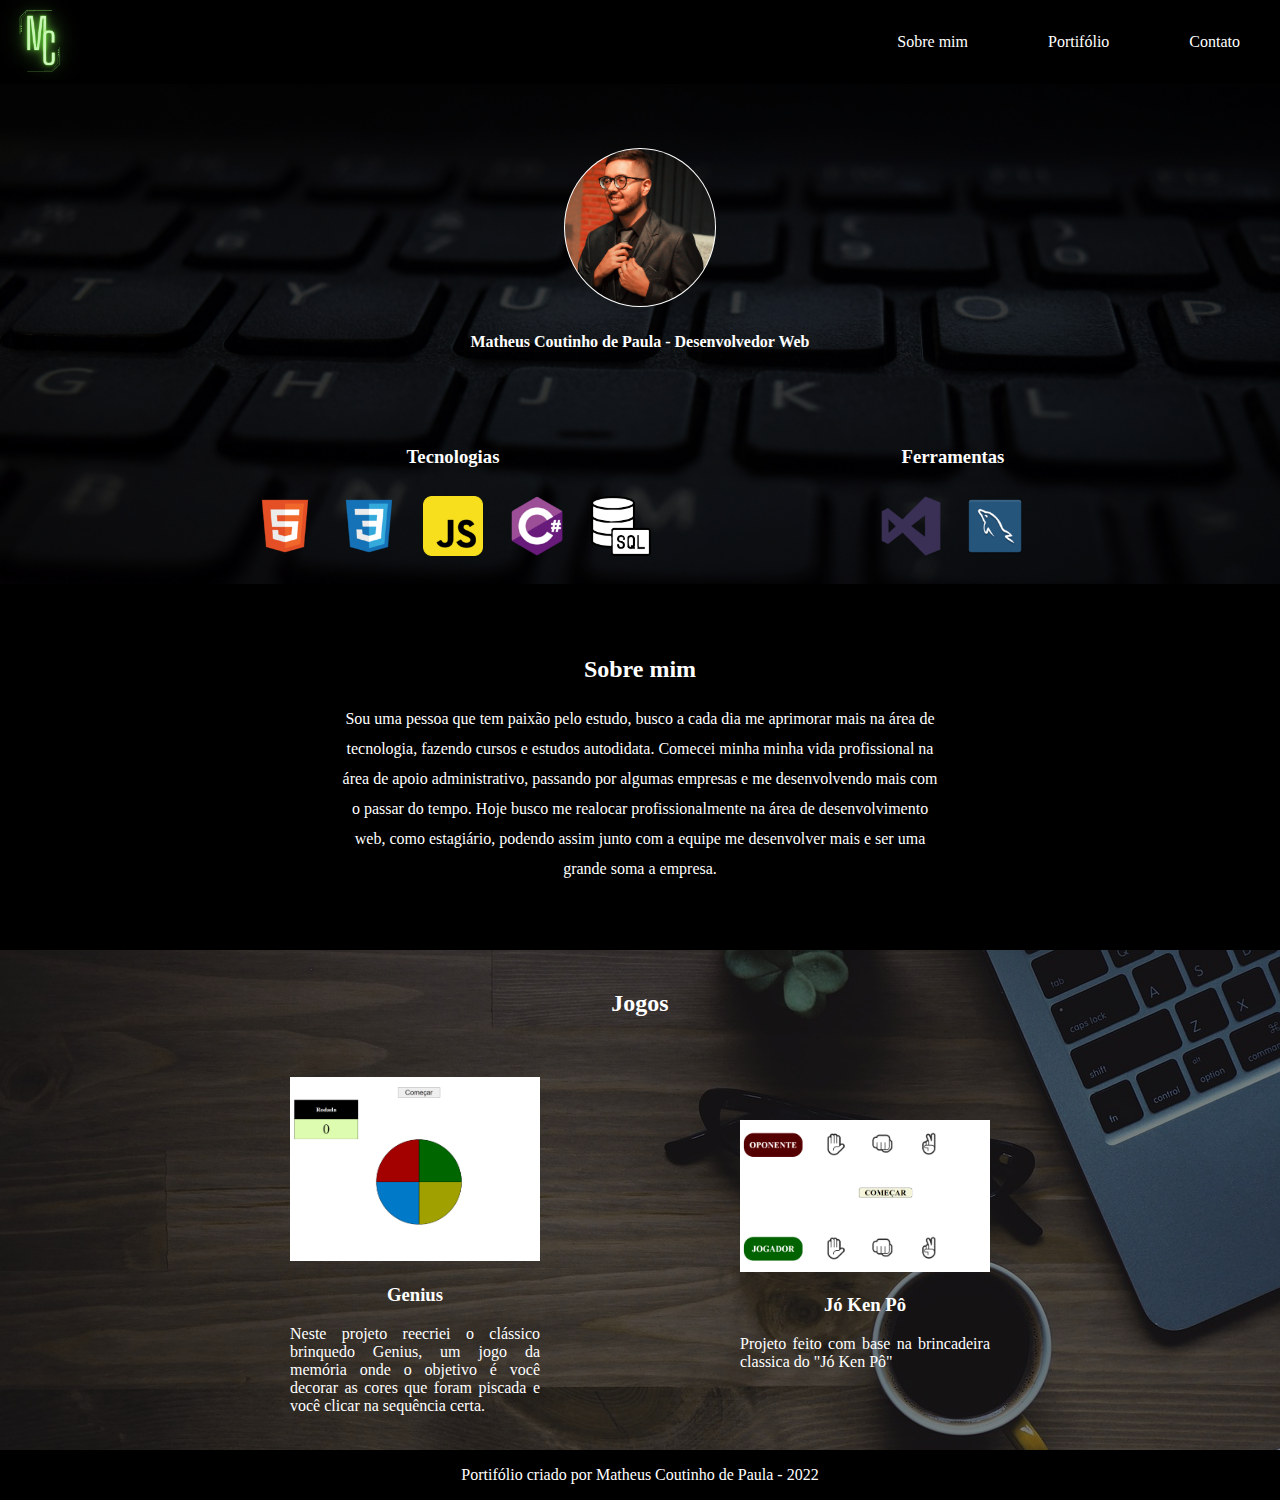
==== index.html @ 0adcc9e8 "Adicionando primeiro commit" ====
<!DOCTYPE html>
<html lang="pt-br">

<head>
    <meta name="viewport" content="width=device-width, initial-scale=1.0">
    <meta charset="utf-8">
    <link rel="shortcut icon" href="img/favicon.ico" type="image/x-icon">
    <title>Matheus Coutinho de Paula</title>
    <link rel="stylesheet" href="estilo.css">
</head>

<body>
    <header>
        <div class="container-topo">
            <div class="logo-topo">
                <img src="img/Logo.png" alt="logo matheus coutinho de paula" class="logo_matheus">
            </div>
            <div class="menu-topo-container">
                <ul class="menu-topo">
                    <li><a href="#sobre">Sobre mim</a></li>
                    <li><a href="#portifolio">Portifólio</a></li>
                    <li><a href="#contato">Contato</a></li>
                </ul>
            </div>
        </div>
    </header>

    <main>
        <section>
            <div class="secao-1" id="habilidades">
                    <div class="secao">
                        <div class="card">
                            <img src="img/card.png" alt="foto-matheus" class="foto-card">
                            <p>Matheus Coutinho de Paula - Desenvolvedor Web</p>
                        </div>
                        <div class="conhecimentos">
                            <div class="tech">
                                <h3>Tecnologias</h3>
                                <div class="techs">
                                    <img src="img/icones/file_type_html_icon_130541.png" alt="" class="icon">
                                    <img src="img/icones/file_type_css_icon_130661.png" alt="" class="icon">
                                    <img src="img/icones/javascript_icon_130900.png" alt="" class="icon">
                                    <img src="img/icones/csharp_original_logo_icon_146578.png" alt="" class="icon">
                                    <img src="img/icones/sql-document_icon-icons.com_57634.png" alt=""class="icon icon_sql">
                                </div>
                            </div>
                            <div class="ferramentas">
                                <h3>Ferramentas</h3>
                                <div class="ferram">
                                    <img src="img/icones/visual_studio_code_icon_191770.png" alt="" class="icon">
                                    <img src="img/icones/mysqlworkbench_93532.png" alt="" class="icon">
                                </div>
                            </div>
                        </div>
                    </div>
            </div>
        </section>

        <section class="secao-2" id="sobre">
            <div class="txt_sobre">
                <h2>Sobre mim</h2>
                <p>Sou uma pessoa que tem paixão pelo estudo, busco a cada dia me aprimorar mais na área de tecnologia, fazendo cursos e estudos autodidata. Comecei minha minha vida profissional na área de apoio administrativo, passando por algumas empresas e me desenvolvendo mais com o passar do tempo. Hoje busco me realocar profissionalmente na área de desenvolvimento web, como estagiário, podendo assim junto com a equipe me desenvolver mais e ser uma grande soma a empresa.</p>
            </div>
        </section>
        <section class="secao-3" id="#portifolio">
            <div class="sites_projetos">
                <div class="jogos_base">
                    <h2>Jogos</h2>
                    <div class="jogos">
                        <div class="jg_1">
                            <a href="Portifolio/Jogo - Genius/index.html"><img src="img/site_jogo_1.png" alt="" class="foto_port"></a>
                            <h3>Genius</h3>
                            <p>Neste projeto reecriei o clássico brinquedo Genius, um jogo da memória onde o objetivo é você decorar as cores que foram piscada e você clicar na sequência certa.</p>
                        </div>
                        <div class="jg_2">
                            <a href="Portifolio/Jogo - Jo ken po/game.html"><img src="img/site_jogo_2.png" alt="" class="foto_port"></a>
                            <h3>Jó Ken Pô</h3>
                            <p>Projeto feito com base na brincadeira classica do "Jó Ken Pô"</p>
                        </div>
                    </div>
                </div>
                <div class="sites">

                </div>
            </div>
        </section>
    </main>

    <footer>
        <div class="rodape">
            <p>Portifólio criado por Matheus Coutinho de Paula - 2022</p>
        </div>
    </footer>
</body>

</html>
---- estilo.css ----
body{
    padding: 0;
    margin: 0;
    background-color: black;
    color: white;
}
.secao{
    width: 100%;
    max-width: 1000px;
    margin: 0 auto;
}
/*=======================================================================================================*/
/*HEADER */
.container-topo{
    display:flex;
    flex-direction: row;
    justify-content: space-between;
    align-items: center;
    box-sizing: border-box;
}
.logo_matheus{
    width: 100%;
    max-width: 80px;
}
.menu-topo{
    color: white;
    display: flex;   
}
.menu-topo li{
    margin-left: 40px;
    margin-right: 40px;
    text-decoration: none;
    list-style: none;
}
.menu-topo a{
    color: white;
    text-decoration: none;
}



/*=======================================================================================================*/
/*Seção 1 - Habilidades */
.secao-1{
    position: relative;
    width: 100%;
    height: 500px;
    background-image: url(img/Fundo.jpg);
    background-repeat: no-repeat;
    background-size: cover;
    background-attachment: fixed;
    background-position: 0 -100px;
    display: flex;
    align-items: center;
    justify-content: center;
}
.secao-1::before{
    content: "";
    position: absolute;
    top:0;
    left: 0;
    bottom: 0;
    right: 0;
    background-color: black;
    width: 100%;
    height: 100%;
    opacity: 0.5;
}

.card{
    position: relative;
    display: flex;
    flex-direction: column;
    justify-content: center;
    align-items: center;
    margin-top: 50px;

}
.card p{
    font-weight: bolder;
}
.foto-card{
    width: 100%;
    max-width: 150px;
    border-radius: 50%;
    background-color: white;
    padding: 1px;
    margin-bottom: 10px;
}


.conhecimentos{
    margin-top: 60px;
    position: relative;
    display: flex;
    justify-content: space-around;
    align-items: center;
}
.icon{
    width: 60px;
    margin: 10px;
}

.tech, .ferramentas{
    display: flex;
    flex-direction: column;
    justify-content: center;
    align-items: center;
}

/*=======================================================================================================*/
/*Seção 2 - Sobre */
.secao-2{
    display: flex;
    flex-direction: column;
    justify-content: center;
    align-items: center;
    margin: 50px auto;
}
.txt_sobre{
    width: 100%;
    max-width: 600px;
    text-align: center;
    line-height: 30px;
}

/*=======================================================================================================*/
/*Seção 3 - Portifólio */
.secao-3{
    position: relative;
    width: 100%;
    height: 500px;
    background-image: url(img/fundo_portifolio.jpg);
    background-repeat: no-repeat;
    background-size: cover;
    background-position: 0 -100px;
    display: flex;
    align-items: center;
    justify-content: center;
}
.secao-3::before{
    content: "";
    position: absolute;
    top:0;
    left: 0;
    bottom: 0;
    right: 0;
    background-color: black;
    width: 100%;
    height: 100%;
    opacity: 0.5;
}
.sites_projetos{
    position: absolute;
    width: 700px;
}

.foto_port{
    width: 250px;
}
.jogos_base{
    display: flex;
    flex-direction: column;
    justify-content: center;
    align-items: center;
}
.jogos_base h2{
    margin-bottom: 60px;
}
.jogos{
    width: 100%;
    /*background-color: red;*/
    display: flex;
    justify-content: space-between;
    align-items: center;
}
.jg_1 h3, .jg_2 h3{
    text-align: center;
}
.jg_1 p, .jg_2 p{
  
    width: 100%;
    max-width: 250px;
    text-align: justify;
}




/*===========================================================================================================*/
/*Rodapé*/
.rodape{
    background-color: black;
    text-align: center;
}


@media (max-width:500px){
body{
    width: 500px;
    box-sizing: border-box;
    
}
*{
    max-width: 500px;
}
/*=======================================================================================================*/
/*HEADER */
    .container-topo{
        position: relative;
        display:flex;
        flex-direction: column;
        justify-content: space-between;
        align-items: center;
        box-sizing: border-box;
        width: 100%;
    
    }
    .menu-topo-container{
        display: flex;
        align-items: center;
        justify-content: center;
        width: 100%;
    }
  
    .menu-topo{
        width: 100%;    
        color: white;
        display: flex;
        flex-direction: column;
        justify-content: center;
        align-items: center;
        padding: 0;
    }
    .menu-topo li{
        width: 100%;
        text-align: center;
        padding-bottom: 20px;
        padding-top: 20px;
        text-decoration: none;
        list-style: none;
        border-bottom: 1px solid white;
    }
    .menu-topo a{
       
        color: white;
        text-decoration: none;
    }
    .logo_matheus{
        width: 100%;
        max-width: 80px;
        padding-top: 20px;
    }











    /*=======================================================================================================*/
/*Seção 1 - Habilidades */
    .secao-1{
        position: relative;
        width: 100%;
        height: 700px;
        background-image: url(img/Fundo.jpg);
        background-repeat: no-repeat;
        background-size: cover;
        background-attachment: fixed;
        background-position: 0 -100px;
        display: flex;
        align-items: center;
        justify-content: center;
        max-width: 500px;
    }
    .secao-1::before{
        content: "";
        position: absolute;
        top:0;
        left: 0;
        bottom: 0;
        right: 0;
        background-color: black;
        width: 100%;
        height: 100%;
        opacity: 0.5;
        max-width: 500px;
    }

    .card{
        position: relative;
        display: flex;
        flex-direction: column;
        justify-content: center;
        align-items: center;
        margin-top: 100px;

    }
    .card p{
        font-weight: bolder;
    }
    .foto-card{
        width: 100%;
        max-width: 150px;
        border-radius: 50%;
        background-color: white;
        padding: 1px;
        margin-bottom: 10px;
    }


    .conhecimentos{
        margin-top: 60px;
        position: relative;
        display: flex;
        flex-direction: column;
        justify-content: space-around;
        align-items: center;
        padding-bottom: 100px;
    }
    .icon{
        width: 60px;
        margin: 10px;
    }

    .tech, .ferramentas{
        display: flex;
        flex-direction: column;
        justify-content: center;
        align-items: center;
        max-width: 300px;
        text-align: center;
    }










/*=======================================================================================================*/
/*Seção 2 - Sobre */
    .secao-2{
        display: flex;
        flex-direction: column;
        justify-content: center;
        align-items: center;
        margin: 50px auto;
    }
    .txt_sobre{
        width: 100%;
        max-width: 400px;
        text-align: justify;
        line-height: 30px;
    }
    .txt_sobre h2{
        text-align: center;
    }









/*=======================================================================================================*/
/*Seção 3 - Portifólio */
    .secao-3{
        position: relative;
        width: 100%;
        height: 900px;
        background-image: url(img/fundo_portifolio.jpg);
        background-repeat: no-repeat;
        background-size: cover;
        background-position: 0 -100px;
        display: flex;
        flex-direction: column;
        align-items: center;
        justify-content: flex-start;
        max-width: 500px;
    }
    .secao-3::before{
        content: "";
        position: absolute;
        top:0;
        left: 0;
        bottom: 0;
        right: 0;
        background-color: black;
        width: 100%;
        height: 100%;
        opacity: 0.5;
        max-width: 500px;
    }
    .sites_projetos{
        position: absolute;
        width: 500px;
    }

    .foto_port{
        width: 200px;
    }
    .jogos_base{
        display: flex;
        flex-direction: column;
        justify-content: center;
        align-items: center;
    }
    .jogos_base h2{
        margin-bottom: 30px;
    }
    .jogos{
        width: 100%;
        display: flex;
        flex-direction: column;
        justify-content: space-between;
        align-items: center;
    }
    .jg_1, .jg_2{
        display: flex;
        flex-direction: column;
        justify-content: center;
        align-items: center;
        margin: 40px auto;
    }
    .jg_1 h3, .jg_2 h3{
        text-align: center;
    }
    .jg_1 p, .jg_2 p{
    
        width: 100%;
        max-width: 250px;
        text-align: justify;
    }
}
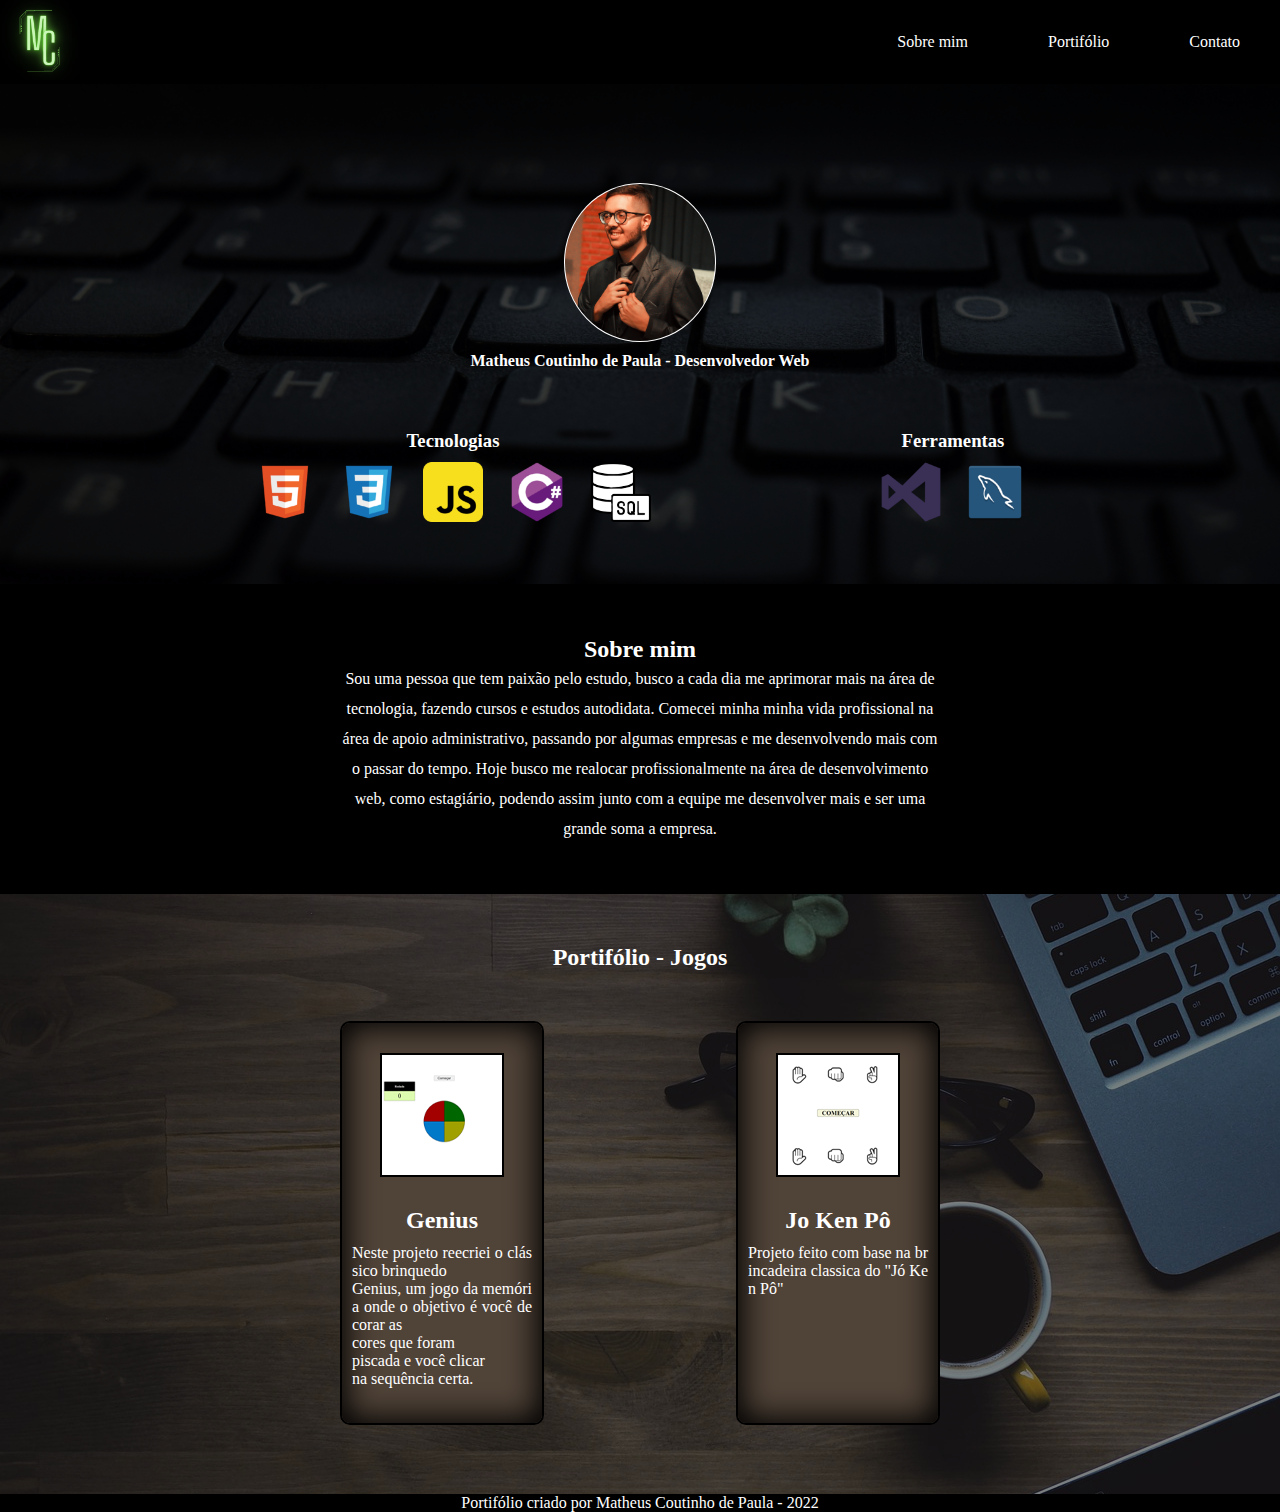
==== commit 62382373: "Add files via upload" ====
--- a/index.html
+++ b/index.html
@@ -28,54 +28,75 @@
     <main>
         <section>
             <div class="secao-1" id="habilidades">
-                    <div class="secao">
-                        <div class="card">
-                            <img src="img/card.png" alt="foto-matheus" class="foto-card">
-                            <p>Matheus Coutinho de Paula - Desenvolvedor Web</p>
+                <div class="secao">
+                    <div class="card">
+                        <img src="img/card.png" alt="foto-matheus" class="foto-card">
+                        <p>Matheus Coutinho de Paula - Desenvolvedor Web</p>
+                    </div>
+                    <div class="conhecimentos">
+                        <div class="tech">
+                            <h3>Tecnologias</h3>
+                            <div class="techs">
+                                <img src="img/icones/file_type_html_icon_130541.png" alt="" class="icon">
+                                <img src="img/icones/file_type_css_icon_130661.png" alt="" class="icon">
+                                <img src="img/icones/javascript_icon_130900.png" alt="" class="icon">
+                                <img src="img/icones/csharp_original_logo_icon_146578.png" alt="" class="icon">
+                                <img src="img/icones/sql-document_icon-icons.com_57634.png" alt=""
+                                    class="icon icon_sql">
+                            </div>
                         </div>
-                        <div class="conhecimentos">
-                            <div class="tech">
-                                <h3>Tecnologias</h3>
-                                <div class="techs">
-                                    <img src="img/icones/file_type_html_icon_130541.png" alt="" class="icon">
-                                    <img src="img/icones/file_type_css_icon_130661.png" alt="" class="icon">
-                                    <img src="img/icones/javascript_icon_130900.png" alt="" class="icon">
-                                    <img src="img/icones/csharp_original_logo_icon_146578.png" alt="" class="icon">
-                                    <img src="img/icones/sql-document_icon-icons.com_57634.png" alt=""class="icon icon_sql">
-                                </div>
-                            </div>
-                            <div class="ferramentas">
-                                <h3>Ferramentas</h3>
-                                <div class="ferram">
-                                    <img src="img/icones/visual_studio_code_icon_191770.png" alt="" class="icon">
-                                    <img src="img/icones/mysqlworkbench_93532.png" alt="" class="icon">
-                                </div>
+                        <div class="ferramentas">
+                            <h3>Ferramentas</h3>
+                            <div class="ferram">
+                                <img src="img/icones/visual_studio_code_icon_191770.png" alt="" class="icon">
+                                <img src="img/icones/mysqlworkbench_93532.png" alt="" class="icon">
                             </div>
                         </div>
                     </div>
+                </div>
             </div>
         </section>
 
         <section class="secao-2" id="sobre">
             <div class="txt_sobre">
                 <h2>Sobre mim</h2>
-                <p>Sou uma pessoa que tem paixão pelo estudo, busco a cada dia me aprimorar mais na área de tecnologia, fazendo cursos e estudos autodidata. Comecei minha minha vida profissional na área de apoio administrativo, passando por algumas empresas e me desenvolvendo mais com o passar do tempo. Hoje busco me realocar profissionalmente na área de desenvolvimento web, como estagiário, podendo assim junto com a equipe me desenvolver mais e ser uma grande soma a empresa.</p>
+                <p>Sou uma pessoa que tem paixão pelo estudo, busco a cada dia me aprimorar mais na área de tecnologia,
+                    fazendo cursos e estudos autodidata. Comecei minha minha vida profissional na área de apoio
+                    administrativo, passando por algumas empresas e me desenvolvendo mais com o passar do tempo. Hoje
+                    busco me realocar profissionalmente na área de desenvolvimento web, como estagiário, podendo assim
+                    junto com a equipe me desenvolver mais e ser uma grande soma a empresa.</p>
             </div>
         </section>
         <section class="secao-3" id="#portifolio">
             <div class="sites_projetos">
                 <div class="jogos_base">
-                    <h2>Jogos</h2>
+                    <h2 class="title_porti">Portifólio - Jogos</h2>
                     <div class="jogos">
                         <div class="jg_1">
-                            <a href="Portifolio/Jogo - Genius/index.html"><img src="img/site_jogo_1.png" alt="" class="foto_port"></a>
-                            <h3>Genius</h3>
-                            <p>Neste projeto reecriei o clássico brinquedo Genius, um jogo da memória onde o objetivo é você decorar as cores que foram piscada e você clicar na sequência certa.</p>
+                            <a href="Portifolio/Jogo - Genius/index.html">
+                                <div class="card_base">
+                                    <img src="img/site_jogo_1.png" alt="" class="img">
+                                    <div class="descricao">
+                                        <h2 class="describ_title">Genius</h2>
+                                        <p>Neste projeto reecriei o clássico brinquedo <br>Genius, um jogo da memória
+                                            onde o objetivo é você decorar as <br>cores que foram <br>piscada e você
+                                            clicar <br>na sequência certa.
+                                        </p>
+                                    </div>
+                                </div>
+                            </a>
                         </div>
                         <div class="jg_2">
-                            <a href="Portifolio/Jogo - Jo ken po/game.html"><img src="img/site_jogo_2.png" alt="" class="foto_port"></a>
-                            <h3>Jó Ken Pô</h3>
-                            <p>Projeto feito com base na brincadeira classica do "Jó Ken Pô"</p>
+                            <a href="Portifolio/Jogo - Jo ken po/">
+                                <div class="card_base">
+                                    <img src="img/site_jogo_2.png" alt="" class="img">
+                                    <div class="descricao">
+                                        <h2 class="describ_title">Jo Ken Pô</h2>
+                                        <p>Projeto feito com base na brincadeira classica do "Jó Ken Pô"
+                                        </p>
+                                    </div>
+                                </div>
+                            </a>
                         </div>
                     </div>
                 </div>
--- a/estilo.css
+++ b/estilo.css
@@ -1,6 +1,8 @@
+*{
+    margin:0;
+    padding: 0;
+}
 body{
-    padding: 0;
-    margin: 0;
     background-color: black;
     color: white;
 }
@@ -129,7 +131,7 @@
 .secao-3{
     position: relative;
     width: 100%;
-    height: 500px;
+    height: 600px;
     background-image: url(img/fundo_portifolio.jpg);
     background-repeat: no-repeat;
     background-size: cover;
@@ -164,12 +166,15 @@
     justify-content: center;
     align-items: center;
 }
-.jogos_base h2{
+.title_porti{
+    margin-top: 30px;
+}
+.describ_title{
     margin-bottom: 60px;
 }
 .jogos{
     width: 100%;
-    /*background-color: red;*/
+    max-width: 600px;
     display: flex;
     justify-content: space-between;
     align-items: center;
@@ -184,6 +189,58 @@
     text-align: justify;
 }
 
+
+
+.card_base{
+    position: relative;
+    margin: 50px auto;
+    display: flex;
+    flex-direction: column;
+    justify-content: flex-start;
+    align-items: center;
+    border: 2px solid black;
+    width: 100%;
+    max-width: 200px;
+    background-color: rgb(80, 67, 56);
+    box-shadow: inset 0px 0px 30px 5px black;
+    border-radius: 10px;
+    min-height: 400px;
+  }
+  .descricao{
+    display: flex;
+    flex-direction: column;
+    justify-content: center;
+    align-items: center;
+    width: 180px;
+    margin: 30px;
+   
+  }
+  a{
+    text-decoration: none;
+    color: white;
+  }
+
+  .descricao p{
+    width:100%;
+    word-break: break-all;
+    margin-top: -50px;
+   
+  }
+  a:visited{
+    color: white;
+  }
+  
+  .img{
+    width: 120px;
+    height: 120px;
+    border: 1px solid black;
+    margin-top: 30px;
+    border: 2px solid black;
+  }
+  
+  .card_base:hover{
+    transform: scale(1.1);
+  }
 
 
 
@@ -195,14 +252,20 @@
 }
 
 
+
+
+
+
+
+
 @media (max-width:500px){
 body{
-    width: 500px;
+    width: 450px;
     box-sizing: border-box;
     
 }
 *{
-    max-width: 500px;
+    max-width: 450px;
 }
 /*=======================================================================================================*/
 /*HEADER */
@@ -276,7 +339,7 @@
         display: flex;
         align-items: center;
         justify-content: center;
-        max-width: 500px;
+        max-width: 450px;
     }
     .secao-1::before{
         content: "";
@@ -289,7 +352,7 @@
         width: 100%;
         height: 100%;
         opacity: 0.5;
-        max-width: 500px;
+        max-width: 450px;
     }
 
     .card{
@@ -333,7 +396,7 @@
         flex-direction: column;
         justify-content: center;
         align-items: center;
-        max-width: 300px;
+        max-width: 250px;
         text-align: center;
     }
 
@@ -384,9 +447,9 @@
         background-size: cover;
         background-position: 0 -100px;
         display: flex;
-        flex-direction: column;
-        align-items: center;
-        justify-content: flex-start;
+        flex-direction: row;
+        align-items: center;
+        justify-content: center;
         max-width: 500px;
     }
     .secao-3::before{
@@ -422,7 +485,7 @@
     .jogos{
         width: 100%;
         display: flex;
-        flex-direction: column;
+        flex-direction: row;
         justify-content: space-between;
         align-items: center;
     }
@@ -442,4 +505,68 @@
         max-width: 250px;
         text-align: justify;
     }
+
+
+
+
+
+    .card_base{
+        position: relative;
+        margin: 25px auto;
+        display: flex;
+        flex-direction: flex;
+        justify-content: flex-start;
+        align-items: center;
+        flex-wrap: nowrap;
+        border: 2px solid black;
+        width: 100%;
+        max-width: 200px;
+        background-color: rgb(80, 67, 56);
+        box-shadow: inset 0px 0px 30px 5px black;
+        border-radius: 5px;
+        min-height: 340px;
+      }
+      .descricao{
+        display: flex;
+        flex-direction: column;
+        justify-content: center;
+        align-items: center;
+        width: 140px;
+        margin: 15px;
+        margin-top: 30px;
+       
+      }
+      a{
+        text-decoration: none;
+        color: white;
+      }
+    
+      .descricao p{
+        width:100%;
+        font-size: 15px;
+        word-break: break-all;
+        margin-top: -1px;
+       
+      }
+      a:visited{
+        color: white;
+      }
+      
+      .img{
+        width: 100px;
+        height: 100px;
+        border: 1px solid black;
+        margin-top: 15px;
+        border: 2px solid black;
+      }
+      
+      .card_base:hover{
+        transform: scale(1.1);
+      }
+
+      .rodape{
+        position: relative;
+        text-align: center;
+        margin-top: -60px;
+      }
 }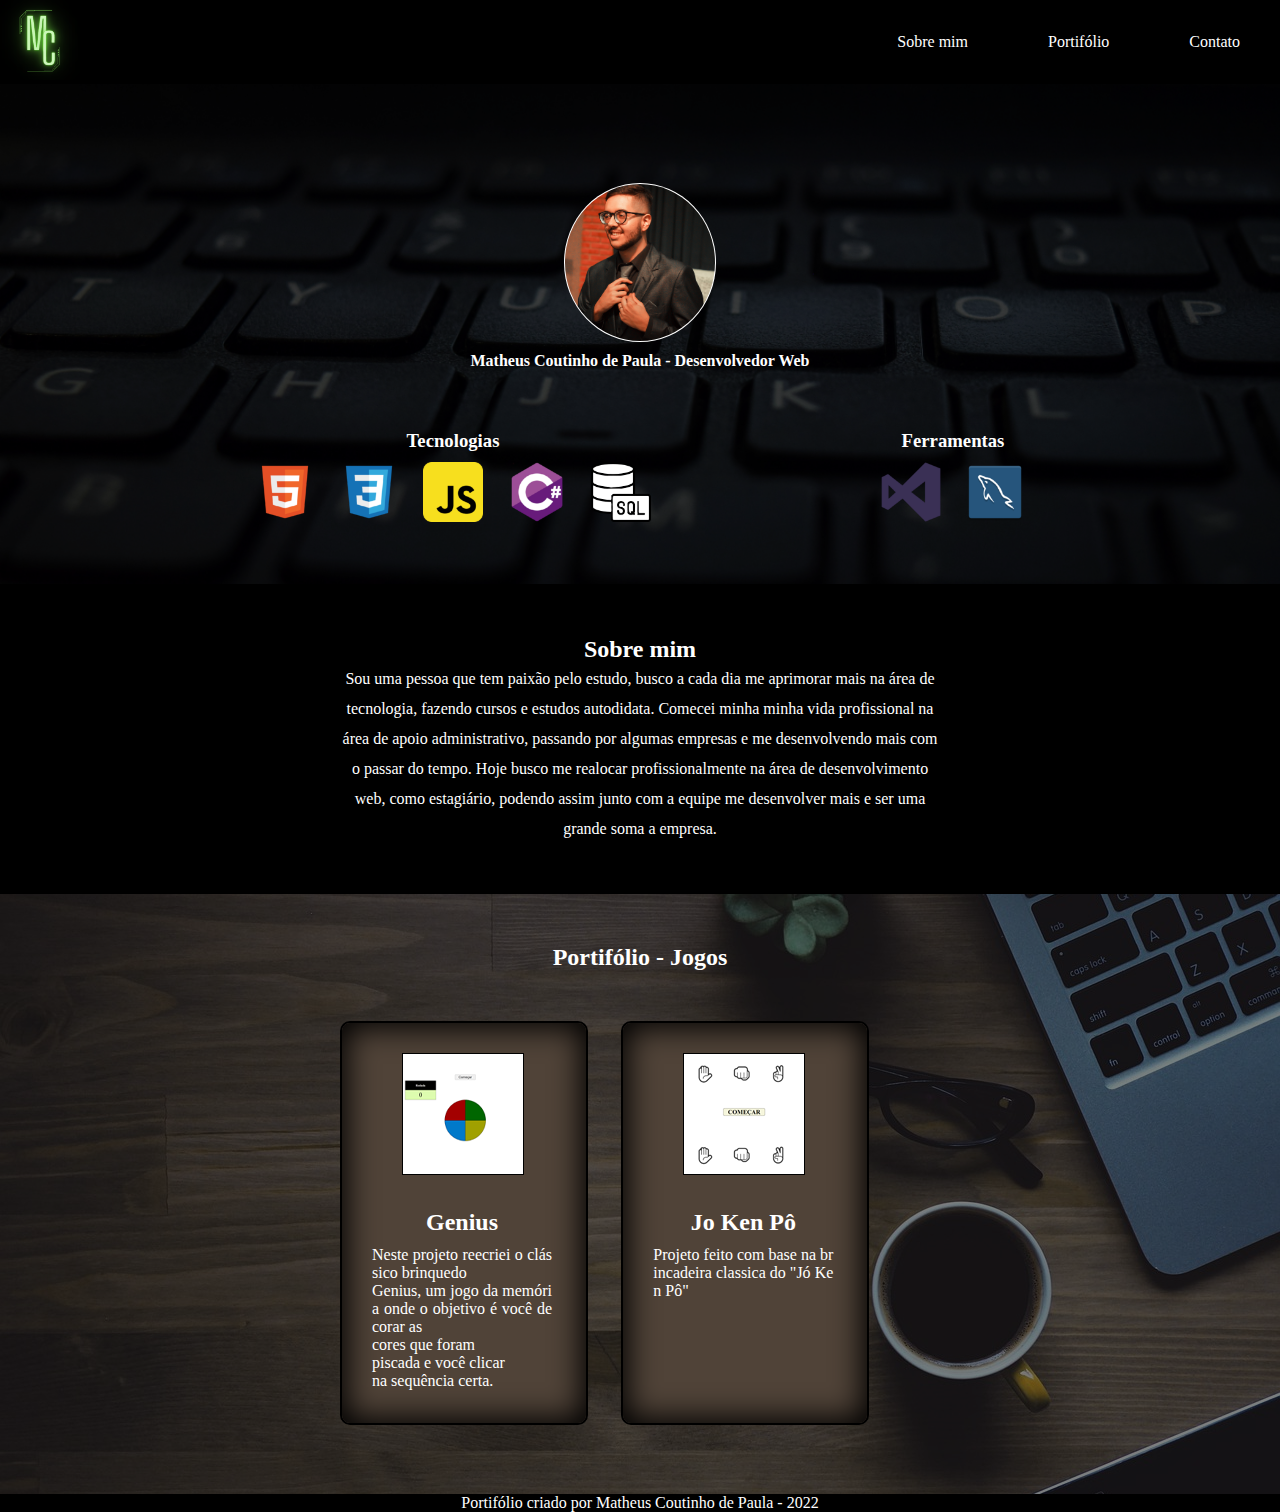
==== commit 48cbdabc: "Add files via upload" ====
--- a/index.html
+++ b/index.html
@@ -98,6 +98,37 @@
                                 </div>
                             </a>
                         </div>
+
+                        <div class="jg_1_1">
+                            <a href="Portifolio/Jogo - Genius/index.html" class="link_base">
+                                <div class="card_base_">
+                                    <img src="img/site_jogo_1.png" alt="" class="img_">
+                                    <div class="descricao_">
+                                        <h2 class="describ_title_">Genius</h2>
+                                        <p>Neste projeto reecriei o clássico brinquedo <br>Genius, um jogo da memória
+                                            onde o objetivo é você decorar as <br>cores que foram <br>piscada e você
+                                            clicar <br>na sequência certa.
+                                        </p>
+                                    </div>
+                                </div>
+                            </a>
+                        </div>
+                        <div class="jg_2_2">
+                            <a href="Portifolio/Jogo - Jo ken po/" class="link_base">
+                                <div class="card_base_">
+                                    <img src="img/site_jogo_2.png" alt="" class="img_">
+                                    <div class="descricao_">
+                                        <h2 class="describ_title_">Jo Ken Pô</h2>
+                                        <p>Projeto feito com base na brincadeira classica do "Jó Ken Pô"
+                                        </p>
+                                    </div>
+                                </div>
+                            </a>
+                        </div>
+
+
+
+
                     </div>
                 </div>
                 <div class="sites">
--- a/estilo.css
+++ b/estilo.css
@@ -196,11 +196,10 @@
     margin: 50px auto;
     display: flex;
     flex-direction: column;
-    justify-content: flex-start;
+    justify-content: center;
     align-items: center;
     border: 2px solid black;
     width: 100%;
-    max-width: 200px;
     background-color: rgb(80, 67, 56);
     box-shadow: inset 0px 0px 30px 5px black;
     border-radius: 10px;
@@ -231,18 +230,16 @@
   }
   
   .img{
+    margin-left: 60px;
     width: 120px;
     height: 120px;
     border: 1px solid black;
     margin-top: 30px;
-    border: 2px solid black;
   }
   
   .card_base:hover{
     transform: scale(1.1);
   }
-
-
 
 /*===========================================================================================================*/
 /*Rodapé*/
@@ -253,7 +250,12 @@
 
 
 
-
+.card_base{
+    display: block;
+}
+.card_base_{
+    display: none;
+}
 
 
 
@@ -420,7 +422,7 @@
     }
     .txt_sobre{
         width: 100%;
-        max-width: 400px;
+        max-width: 450px;
         text-align: justify;
         line-height: 30px;
     }
@@ -450,7 +452,7 @@
         flex-direction: row;
         align-items: center;
         justify-content: center;
-        max-width: 500px;
+        max-width: 450px;
     }
     .secao-3::before{
         content: "";
@@ -463,11 +465,12 @@
         width: 100%;
         height: 100%;
         opacity: 0.5;
-        max-width: 500px;
+        max-width: 450px;
     }
     .sites_projetos{
         position: absolute;
-        width: 500px;
+        width: 450px;
+        margin-bottom: 200px;
     }
 
     .foto_port{
@@ -485,16 +488,17 @@
     .jogos{
         width: 100%;
         display: flex;
-        flex-direction: row;
+        flex-direction: column;
         justify-content: space-between;
         align-items: center;
     }
-    .jg_1, .jg_2{
+    .jg_1_1, .jg_2_2{
         display: flex;
         flex-direction: column;
         justify-content: center;
         align-items: center;
         margin: 40px auto;
+        width: 400px;
     }
     .jg_1 h3, .jg_2 h3{
         text-align: center;
@@ -502,71 +506,50 @@
     .jg_1 p, .jg_2 p{
     
         width: 100%;
-        max-width: 250px;
+        max-width: 400px;
         text-align: justify;
     }
 
-
-
-
-
     .card_base{
-        position: relative;
-        margin: 25px auto;
-        display: flex;
-        flex-direction: flex;
-        justify-content: flex-start;
-        align-items: center;
-        flex-wrap: nowrap;
-        border: 2px solid black;
-        width: 100%;
-        max-width: 200px;
-        background-color: rgb(80, 67, 56);
-        box-shadow: inset 0px 0px 30px 5px black;
-        border-radius: 5px;
-        min-height: 340px;
-      }
-      .descricao{
-        display: flex;
-        flex-direction: column;
-        justify-content: center;
-        align-items: center;
-        width: 140px;
-        margin: 15px;
-        margin-top: 30px;
-       
-      }
-      a{
-        text-decoration: none;
-        color: white;
-      }
-    
-      .descricao p{
-        width:100%;
-        font-size: 15px;
-        word-break: break-all;
-        margin-top: -1px;
-       
-      }
-      a:visited{
-        color: white;
-      }
-      
-      .img{
-        width: 100px;
-        height: 100px;
-        border: 1px solid black;
-        margin-top: 15px;
-        border: 2px solid black;
-      }
-      
-      .card_base:hover{
-        transform: scale(1.1);
-      }
-
+        display: none;
+    }
+    .card_base_{
+        display: block;
+    }
+
+
+    .card_base_{
+       display: flex;
+       flex-direction: row;
+       justify-content: center;
+       align-items: center;
+       border: 2px solid black;
+       background-color: rgb(80, 67, 56);
+       box-shadow: inset 0px 0px 30px 5px black;
+
+    }
+    .img_{
+        width: 110px;
+        margin-left: 20px;
+    }
+   
+    .descricao_{
+        display: flex;
+        flex-direction: column;
+        justify-content: center;
+        align-items: center;
+        margin-left: 20px;
+        padding: 10px;
+        
+    }
       .rodape{
         position: relative;
         text-align: center;
         margin-top: -60px;
       }
+
+
+
+
+    
 }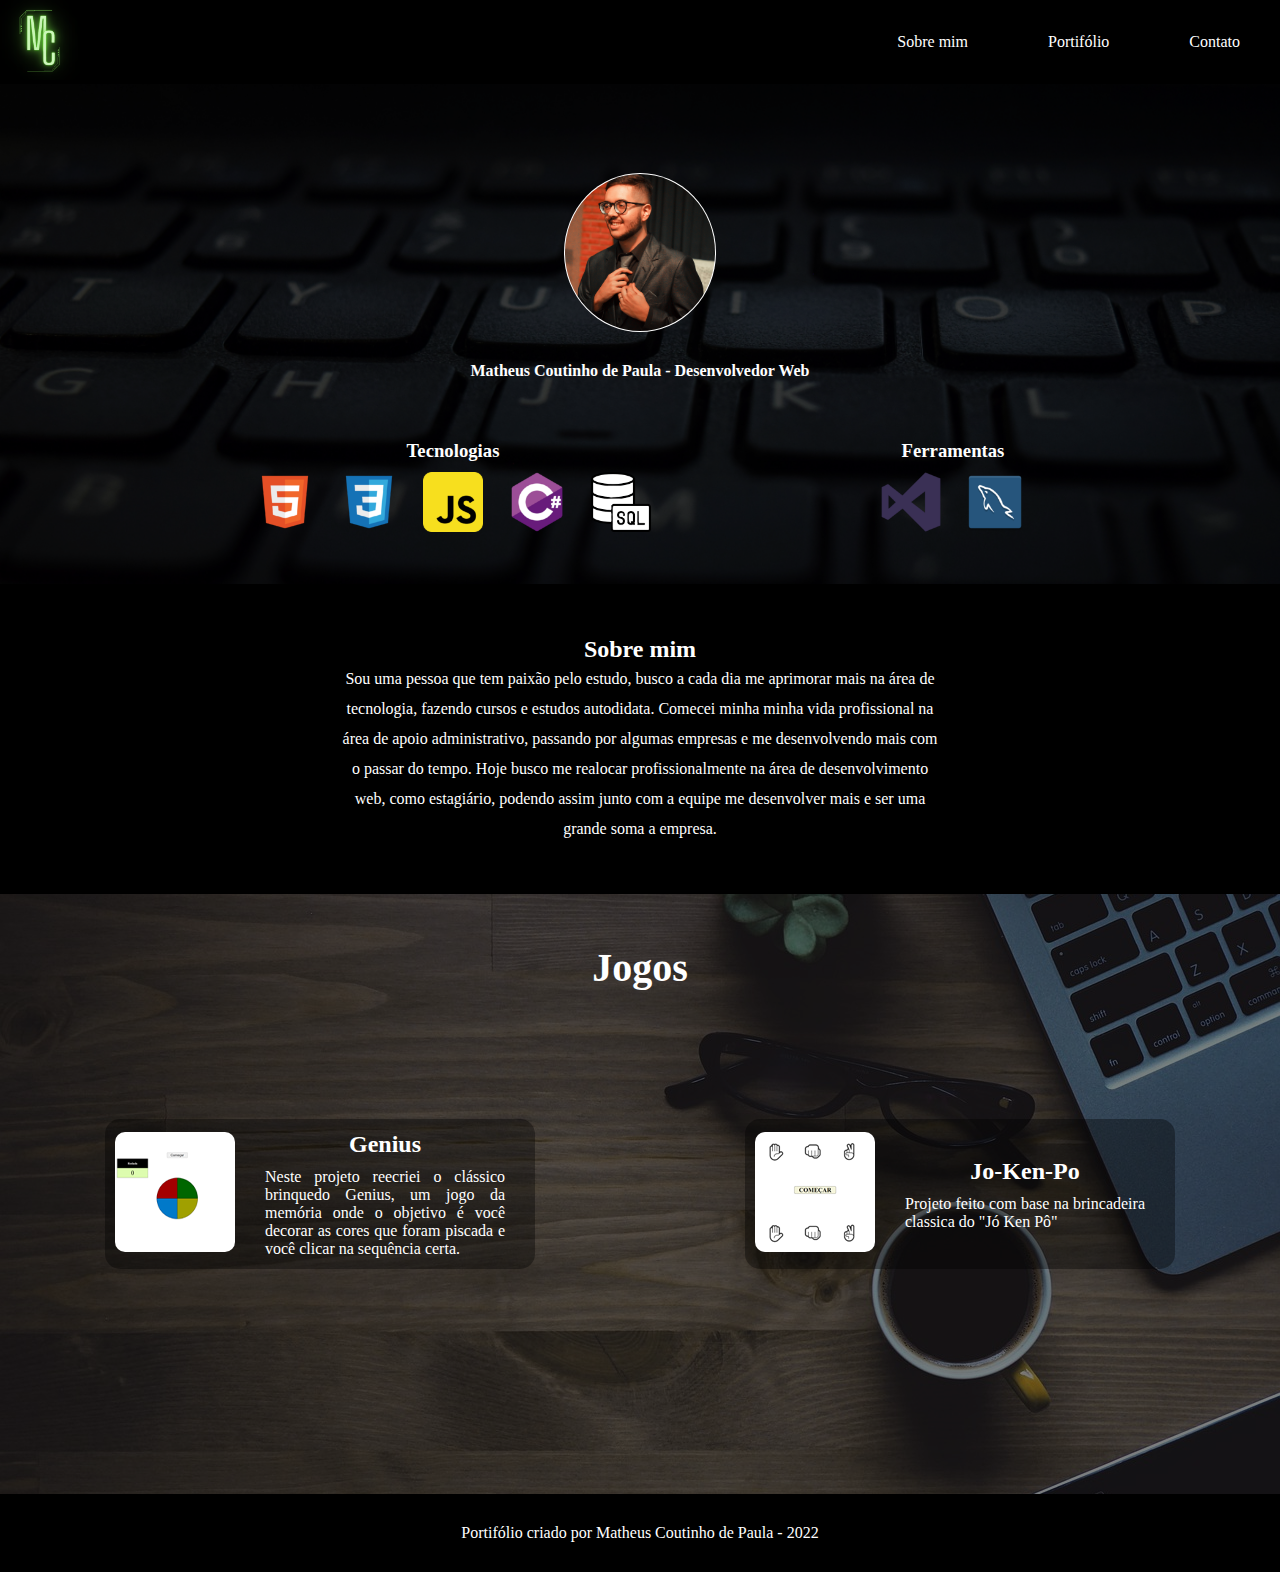
==== commit 87d80b35: "Add files via upload" ====
--- a/index.html
+++ b/index.html
@@ -68,72 +68,34 @@
             </div>
         </section>
         <section class="secao-3" id="#portifolio">
-            <div class="sites_projetos">
-                <div class="jogos_base">
-                    <h2 class="title_porti">Portifólio - Jogos</h2>
-                    <div class="jogos">
-                        <div class="jg_1">
-                            <a href="Portifolio/Jogo - Genius/index.html">
-                                <div class="card_base">
-                                    <img src="img/site_jogo_1.png" alt="" class="img">
-                                    <div class="descricao">
-                                        <h2 class="describ_title">Genius</h2>
-                                        <p>Neste projeto reecriei o clássico brinquedo <br>Genius, um jogo da memória
-                                            onde o objetivo é você decorar as <br>cores que foram <br>piscada e você
-                                            clicar <br>na sequência certa.
-                                        </p>
-                                    </div>
-                                </div>
-                            </a>
+            <h2 class="title_port">Jogos</h2>
+            <div class="jogos_base">
+                <a href="Portifolio/Jogo - Genius/index.html">
+                    <div class="card_base">
+                        <img src="img/play_icon.png" alt="" class="play">
+                        <div class="img_base">
+                            <img src="img/site_jogo_1.png" alt="">
                         </div>
-                        <div class="jg_2">
-                            <a href="Portifolio/Jogo - Jo ken po/">
-                                <div class="card_base">
-                                    <img src="img/site_jogo_2.png" alt="" class="img">
-                                    <div class="descricao">
-                                        <h2 class="describ_title">Jo Ken Pô</h2>
-                                        <p>Projeto feito com base na brincadeira classica do "Jó Ken Pô"
-                                        </p>
-                                    </div>
-                                </div>
-                            </a>
+                        <div class="describe_base">
+                            <h2>Genius</h2>
+                            <p>Neste projeto reecriei o clássico brinquedo Genius, um jogo da memória
+                                onde o objetivo é você decorar as cores que foram piscada e você clicar na sequência certa. </p>
                         </div>
-
-                        <div class="jg_1_1">
-                            <a href="Portifolio/Jogo - Genius/index.html" class="link_base">
-                                <div class="card_base_">
-                                    <img src="img/site_jogo_1.png" alt="" class="img_">
-                                    <div class="descricao_">
-                                        <h2 class="describ_title_">Genius</h2>
-                                        <p>Neste projeto reecriei o clássico brinquedo <br>Genius, um jogo da memória
-                                            onde o objetivo é você decorar as <br>cores que foram <br>piscada e você
-                                            clicar <br>na sequência certa.
-                                        </p>
-                                    </div>
-                                </div>
-                            </a>
+                    </div>
+                </a>
+        
+                <a href="Portifolio/Jogo - Jo ken po/game.html">
+                    <div class="card_base">
+                        <img src="img/play_icon.png" alt="" class="play">
+                        <div class="img_base">
+                            <img src="img/site_jogo_2.png" alt="">
                         </div>
-                        <div class="jg_2_2">
-                            <a href="Portifolio/Jogo - Jo ken po/" class="link_base">
-                                <div class="card_base_">
-                                    <img src="img/site_jogo_2.png" alt="" class="img_">
-                                    <div class="descricao_">
-                                        <h2 class="describ_title_">Jo Ken Pô</h2>
-                                        <p>Projeto feito com base na brincadeira classica do "Jó Ken Pô"
-                                        </p>
-                                    </div>
-                                </div>
-                            </a>
+                        <div class="describe_base">
+                            <h2>Jo-Ken-Po</h2>
+                            <p>Projeto feito com base na brincadeira classica do "Jó Ken Pô"</p>
                         </div>
-
-
-
-
                     </div>
-                </div>
-                <div class="sites">
-
-                </div>
+                </a>
             </div>
         </section>
     </main>
--- a/estilo.css
+++ b/estilo.css
@@ -1,4 +1,4 @@
-*{
+*,html,body{
     margin:0;
     padding: 0;
 }
@@ -80,6 +80,7 @@
 }
 .card p{
     font-weight: bolder;
+    margin-top: 20px;
 }
 .foto-card{
     width: 100%;
@@ -137,8 +138,9 @@
     background-size: cover;
     background-position: 0 -100px;
     display: flex;
-    align-items: center;
-    justify-content: center;
+    flex-direction: column;
+    align-items: center;
+    justify-content: space-around;
 }
 .secao-3::before{
     content: "";
@@ -152,122 +154,92 @@
     height: 100%;
     opacity: 0.5;
 }
-.sites_projetos{
+.title_port{
     position: absolute;
-    width: 700px;
-}
-
-.foto_port{
-    width: 250px;
-}
+    top: 0;
+    margin-top: 50px;
+    font-size: 2.5em;
+}
+
 .jogos_base{
-    display: flex;
-    flex-direction: column;
-    justify-content: center;
-    align-items: center;
-}
-.title_porti{
-    margin-top: 30px;
-}
-.describ_title{
-    margin-bottom: 60px;
-}
-.jogos{
-    width: 100%;
-    max-width: 600px;
-    display: flex;
+    width: 100%;
+    height: 100%;
+    display: flex;
+    flex-direction: row;
+    justify-content: space-around;
+    align-items: center;
+}
+
+.card_base{
+    position: relative;
+    display: flex;
+    flex-direction: row;
     justify-content: space-between;
     align-items: center;
-}
-.jg_1 h3, .jg_2 h3{
-    text-align: center;
-}
-.jg_1 p, .jg_2 p{
-  
-    width: 100%;
-    max-width: 250px;
+    width: 100%;
+    max-width: 430px;
+    background-color: rgba(0, 0, 0, 0.363);
+    color: white;
+    min-height: 150px;
+    border-radius: 15px;
+}
+a{
+    text-decoration: none;
+}
+.play{
+    position: absolute;
+    display: none;
+    margin-left: 50%;
+    border: 1px solid white;
+    border-radius: 50%;
+    background-color: rgba(255, 255, 255, 0.644);
+}
+.describe_base{
+    display: flex;
+    flex-direction: column;
+    justify-content: space-between;
+    align-items: center;
+    margin: 10px 30px;
     text-align: justify;
 }
-
-
-
-.card_base{
-    position: relative;
-    margin: 50px auto;
-    display: flex;
-    flex-direction: column;
-    justify-content: center;
-    align-items: center;
-    border: 2px solid black;
-    width: 100%;
-    background-color: rgb(80, 67, 56);
-    box-shadow: inset 0px 0px 30px 5px black;
+.describe_base p{
+    margin-top: 10px;
+}
+.img_base{
+    margin-left: 10px;
+}
+.img_base img{
     border-radius: 10px;
-    min-height: 400px;
-  }
-  .descricao{
-    display: flex;
-    flex-direction: column;
-    justify-content: center;
-    align-items: center;
-    width: 180px;
-    margin: 30px;
-   
-  }
-  a{
-    text-decoration: none;
-    color: white;
-  }
-
-  .descricao p{
-    width:100%;
-    word-break: break-all;
-    margin-top: -50px;
-   
-  }
-  a:visited{
-    color: white;
-  }
-  
-  .img{
-    margin-left: 60px;
-    width: 120px;
-    height: 120px;
-    border: 1px solid black;
-    margin-top: 30px;
-  }
-  
-  .card_base:hover{
-    transform: scale(1.1);
-  }
+}
+.card_base:hover{
+    transform: scale(1.2);   
+}
+.card_base:hover .play{
+    display: block;
+}
 
 /*===========================================================================================================*/
 /*Rodapé*/
 .rodape{
     background-color: black;
     text-align: center;
-}
-
-
-
-.card_base{
-    display: block;
-}
-.card_base_{
-    display: none;
-}
+    margin: 30px;
+}
+
+
 
 
 
 
 @media (max-width:500px){
 body{
-    width: 450px;
+    width: 100%;
     box-sizing: border-box;
+    max-width: 380px;
     
 }
 *{
-    max-width: 450px;
+    max-width: 380px;
 }
 /*=======================================================================================================*/
 /*HEADER */
@@ -376,6 +348,7 @@
         background-color: white;
         padding: 1px;
         margin-bottom: 10px;
+        margin-top: 30px;
     }
 
 
@@ -400,7 +373,9 @@
         align-items: center;
         max-width: 250px;
         text-align: center;
-    }
+        margin-top: 50px;
+    }
+
 
 
 
@@ -422,12 +397,13 @@
     }
     .txt_sobre{
         width: 100%;
-        max-width: 450px;
+        max-width: 320px;
         text-align: justify;
         line-height: 30px;
     }
     .txt_sobre h2{
         text-align: center;
+        margin-bottom: 20px;
     }
 
 
@@ -440,108 +416,98 @@
 
 /*=======================================================================================================*/
 /*Seção 3 - Portifólio */
-    .secao-3{
-        position: relative;
-        width: 100%;
-        height: 900px;
-        background-image: url(img/fundo_portifolio.jpg);
-        background-repeat: no-repeat;
-        background-size: cover;
-        background-position: 0 -100px;
-        display: flex;
-        flex-direction: row;
-        align-items: center;
-        justify-content: center;
-        max-width: 450px;
-    }
-    .secao-3::before{
-        content: "";
-        position: absolute;
-        top:0;
-        left: 0;
-        bottom: 0;
-        right: 0;
-        background-color: black;
-        width: 100%;
-        height: 100%;
-        opacity: 0.5;
-        max-width: 450px;
-    }
-    .sites_projetos{
-        position: absolute;
-        width: 450px;
-        margin-bottom: 200px;
-    }
-
-    .foto_port{
-        width: 200px;
-    }
-    .jogos_base{
-        display: flex;
-        flex-direction: column;
-        justify-content: center;
-        align-items: center;
-    }
-    .jogos_base h2{
-        margin-bottom: 30px;
-    }
-    .jogos{
-        width: 100%;
-        display: flex;
-        flex-direction: column;
-        justify-content: space-between;
-        align-items: center;
-    }
-    .jg_1_1, .jg_2_2{
-        display: flex;
-        flex-direction: column;
-        justify-content: center;
-        align-items: center;
-        margin: 40px auto;
-        width: 400px;
-    }
-    .jg_1 h3, .jg_2 h3{
-        text-align: center;
-    }
-    .jg_1 p, .jg_2 p{
-    
-        width: 100%;
-        max-width: 400px;
-        text-align: justify;
-    }
-
-    .card_base{
-        display: none;
-    }
-    .card_base_{
-        display: block;
-    }
-
-
-    .card_base_{
-       display: flex;
-       flex-direction: row;
-       justify-content: center;
-       align-items: center;
-       border: 2px solid black;
-       background-color: rgb(80, 67, 56);
-       box-shadow: inset 0px 0px 30px 5px black;
-
-    }
-    .img_{
-        width: 110px;
-        margin-left: 20px;
-    }
-   
-    .descricao_{
-        display: flex;
-        flex-direction: column;
-        justify-content: center;
-        align-items: center;
-        margin-left: 20px;
-        padding: 10px;
-        
-    }
+.secao-3{
+    position: relative;
+    width: 100%;
+    height: 600px;
+    background-image: url(img/fundo_portifolio.jpg);
+    background-repeat: no-repeat;
+    background-size: cover;
+    background-position: 0 -100px;
+    display: flex;
+    flex-direction: column;
+    align-items: center;
+    justify-content: space-around;
+}
+.secao-3::before{
+    content: "";
+    position: absolute;
+    top:0;
+    left: 0;
+    bottom: 0;
+    right: 0;
+    background-color: black;
+    width: 100%;
+    height: 100%;
+    opacity: 0.5;
+}
+.title_port{
+    position: absolute;
+    top: 0;
+    margin-top: 20px;
+    font-size: 2.5em;
+}
+
+.jogos_base{
+    width: 100%;
+    height: 100%;
+    display: flex;
+    flex-direction: column;
+    justify-content: center;
+    align-items: center;
+}
+
+.card_base{
+    position: relative;
+    display: flex;
+    flex-direction: row;
+    justify-content: space-between;
+    align-items: center;
+    width: 100%;
+    max-width: 330px;
+    background-color: rgba(0, 0, 0, 0.363);
+    color: white;
+    min-height: 100px;
+    border-radius: 15px;
+    margin-bottom: 50px;
+}
+a{
+    text-decoration: none;
+}
+
+.describe_base{
+    display: flex;
+    flex-direction: column;
+    justify-content: space-between;
+    align-items: center;
+    margin: 10px 30px;
+    text-align: justify;
+}
+.describe_base p{
+    margin-top: 10px;
+    font-size: 15px;
+}
+.describe_base h2{
+    font-size: 20px;
+}
+.img_base{
+    margin-left: 10px;
+}
+.img_base img{
+    border-radius: 10px;
+    width: 100px;
+}
+.play{
+    display: none;
+}
+
+.card_base:hover{
+    transform: scale(1);
+}
+.card_base:hover .play{
+    display: none;
+}
+
       .rodape{
         position: relative;
         text-align: center;
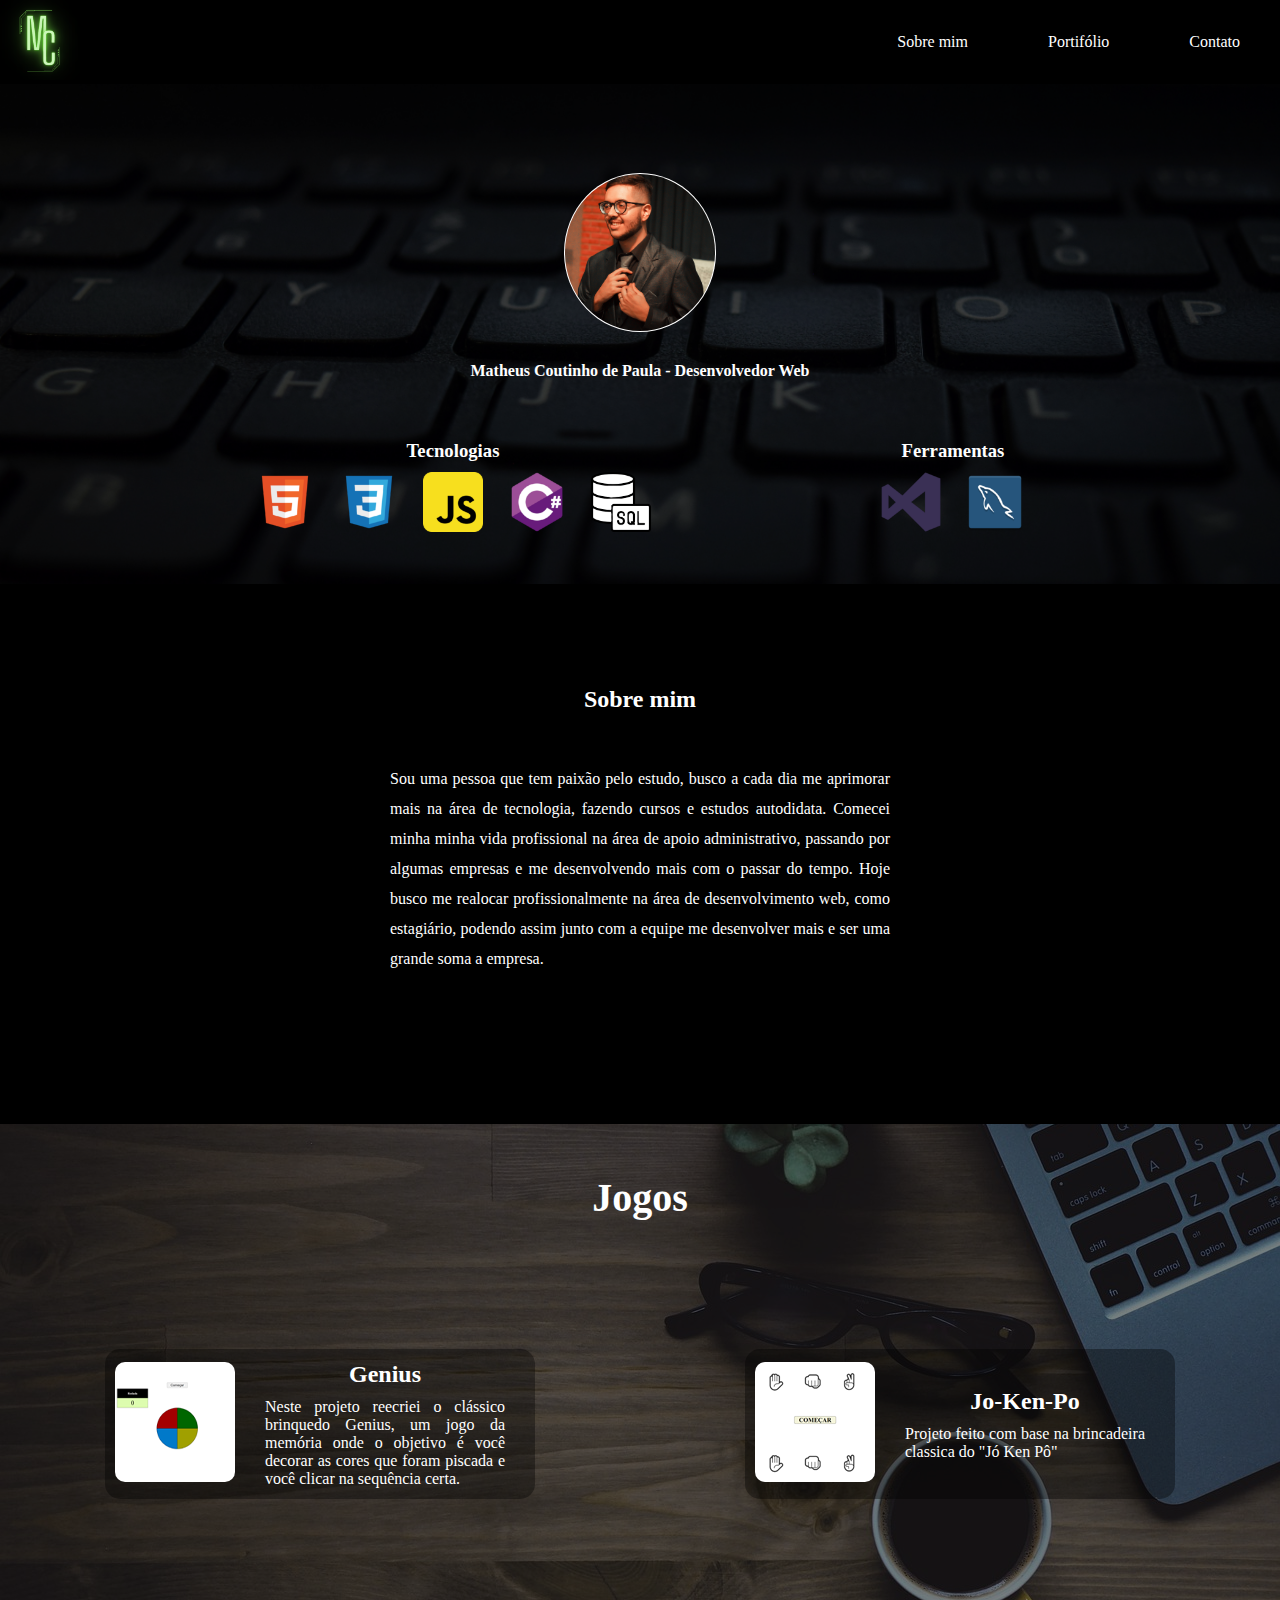
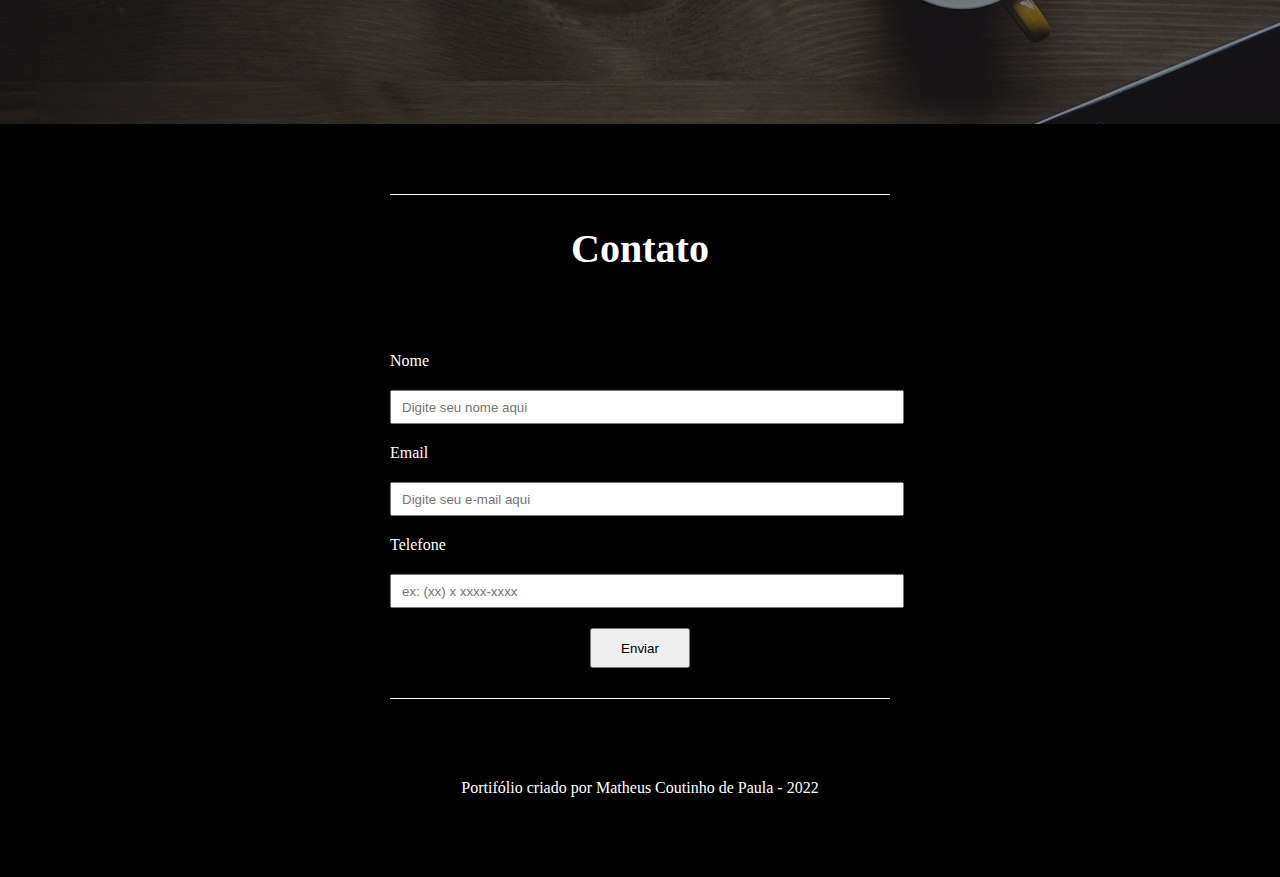
==== commit efca386c: "adicionando seção de contato" ====
--- a/index.html
+++ b/index.html
@@ -67,7 +67,7 @@
                     junto com a equipe me desenvolver mais e ser uma grande soma a empresa.</p>
             </div>
         </section>
-        <section class="secao-3" id="#portifolio">
+        <section class="secao-3" id="portifolio">
             <h2 class="title_port">Jogos</h2>
             <div class="jogos_base">
                 <a href="Portifolio/Jogo - Genius/index.html">
@@ -98,6 +98,19 @@
                 </a>
             </div>
         </section>
+
+        <section class="secao-4" id="contato">
+            <h2 class="title_contato">Contato</h2>
+                <form action="post">                    
+                    <p><label for="nome">Nome</label></p>
+                    <p><input type="text" name="name" id="name" required placeholder="Digite seu nome aqui"></p>
+                    <p><label for="email">Email</label></p>
+                    <p><input type="email" name="email" id="email" required placeholder="Digite seu e-mail aqui"></p>
+                    <p><label for="telefone">Telefone</label></p>
+                    <p><input type="tel" name="tel" id="" required placeholder="ex: (xx) x xxxx-xxxx"></p>
+                    <button type="submit" class="btn">Enviar</button>
+                </form>
+        </section>
     </main>
 
     <footer>
--- a/estilo.css
+++ b/estilo.css
@@ -1,10 +1,12 @@
 *,html,body{
     margin:0;
     padding: 0;
+    scroll-behavior: smooth;
 }
 body{
     background-color: black;
     color: white;
+
 }
 .secao{
     width: 100%;
@@ -118,13 +120,19 @@
     flex-direction: column;
     justify-content: center;
     align-items: center;
-    margin: 50px auto;
+    margin: 0 auto;
+    padding: 100px 0;
 }
 .txt_sobre{
     width: 100%;
     max-width: 600px;
     text-align: center;
     line-height: 30px;
+    
+}
+.txt_sobre p{
+    padding: 50px;
+    text-align: justify;
 }
 
 /*=======================================================================================================*/
@@ -217,14 +225,56 @@
 .card_base:hover .play{
     display: block;
 }
-
-/*===========================================================================================================*/
+/*=======================================================================================================*/
+/*Secao 4*/
+
+.secao-4{
+    display: flex;
+    flex-direction: column;
+    justify-content: center;
+    align-items: center;
+    background-color: black;
+}
+form{
+    
+    width: 100%;
+    max-width: 500px;
+    padding: 30px 0;
+    margin-top: 50px;
+    border-bottom: 1px solid white;
+}
+label,input{
+    width: 100%;
+    height: 30px;
+    margin: 20px 0;
+}
+input{
+    padding-left: 10px;
+}
+.btn{
+    width: 100px;
+    height: 40px;
+    margin-left: 50%;
+    transform: translate(-50%);
+}
+.title_contato{
+    margin-top: 70px;
+    padding-top: 30px;
+    width: 100%;
+    max-width: 500px;
+    text-align: center;
+    font-size: 2.5em;
+    border-top: 1px solid white;
+}
+
+/*=======================================================================================================*/
 /*Rodapé*/
 .rodape{
     background-color: black;
     text-align: center;
-    margin: 30px;
-}
+    margin: 80px;
+}
+
 
 
 
@@ -235,12 +285,10 @@
 body{
     width: 100%;
     box-sizing: border-box;
-    max-width: 380px;
+    max-width: 100vw;
     
 }
-*{
-    max-width: 380px;
-}
+
 /*=======================================================================================================*/
 /*HEADER */
     .container-topo{
@@ -304,7 +352,7 @@
     .secao-1{
         position: relative;
         width: 100%;
-        height: 700px;
+        height: 750px;
         background-image: url(img/Fundo.jpg);
         background-repeat: no-repeat;
         background-size: cover;
@@ -353,7 +401,7 @@
 
 
     .conhecimentos{
-        margin-top: 60px;
+        margin-top: 30px;
         position: relative;
         display: flex;
         flex-direction: column;
@@ -375,7 +423,9 @@
         text-align: center;
         margin-top: 50px;
     }
-
+    .tech h3, .ferramentas h3{
+        margin-bottom: 20px;
+    }
 
 
 
@@ -419,7 +469,7 @@
 .secao-3{
     position: relative;
     width: 100%;
-    height: 600px;
+    height: 650px;
     background-image: url(img/fundo_portifolio.jpg);
     background-repeat: no-repeat;
     background-size: cover;
@@ -455,6 +505,7 @@
     flex-direction: column;
     justify-content: center;
     align-items: center;
+    padding-bottom: 60px;
 }
 
 .card_base{
@@ -464,12 +515,12 @@
     justify-content: space-between;
     align-items: center;
     width: 100%;
-    max-width: 330px;
+    max-width: 85%;
     background-color: rgba(0, 0, 0, 0.363);
     color: white;
-    min-height: 100px;
+    min-height: 150px;
     border-radius: 15px;
-    margin-bottom: 50px;
+    margin: 20px auto;
 }
 a{
     text-decoration: none;
@@ -485,7 +536,8 @@
 }
 .describe_base p{
     margin-top: 10px;
-    font-size: 15px;
+    font-size: 100%;
+    
 }
 .describe_base h2{
     font-size: 20px;
